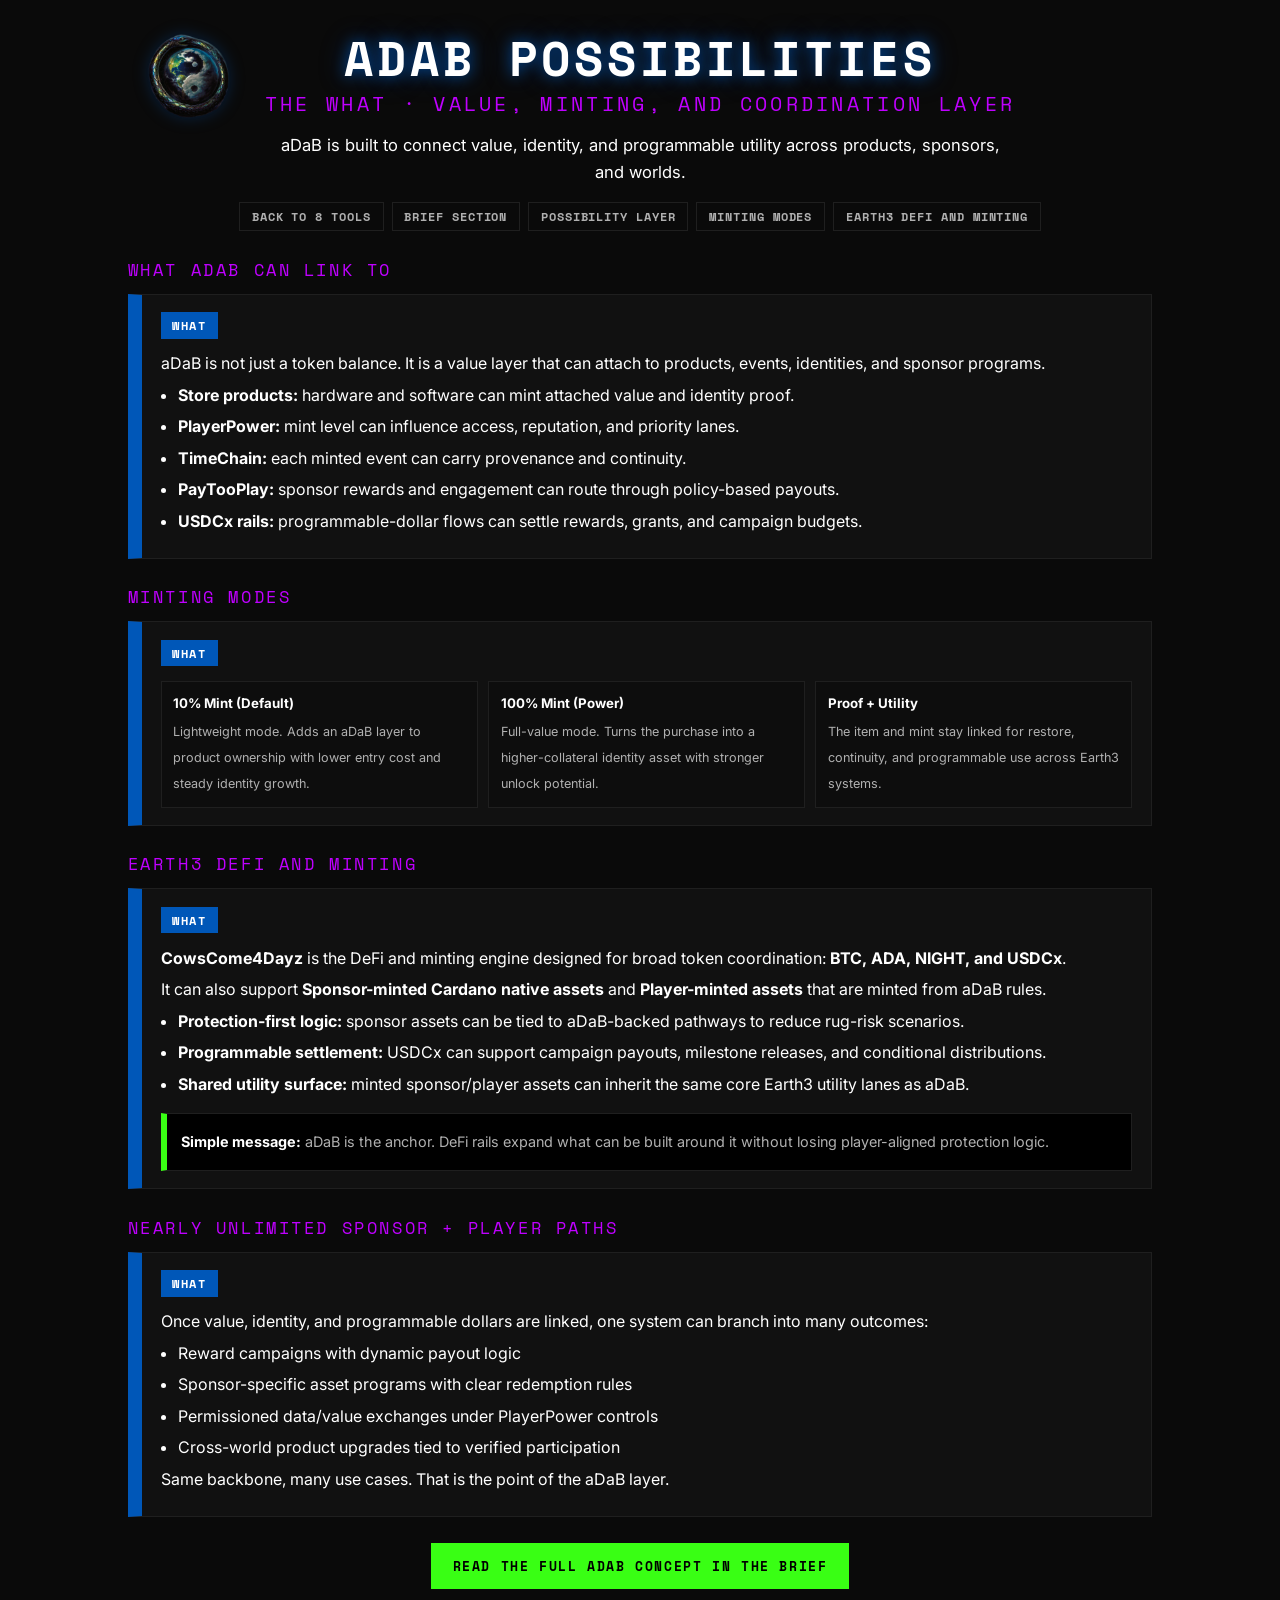
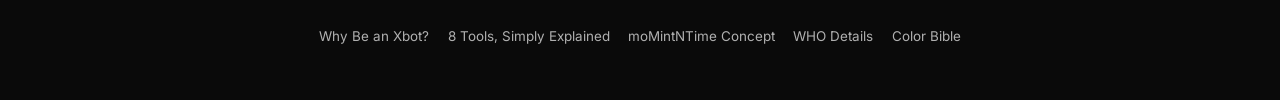
==== adab-token.html @ dd59f3cf "Update promo site structure and tool detail pages" ====
﻿<!DOCTYPE html>
<html lang="en">
<head>
<meta charset="UTF-8" />
<meta name="viewport" content="width=device-width, initial-scale=1.0" />
<title>aDaB Possibilities | Earth3</title>
<link href="https://fonts.googleapis.com/css2?family=Inter:wght@400;600;700&family=Space+Mono:wght@400;700&display=swap" rel="stylesheet">
<link rel="stylesheet" href="color-bible.css" />
<style>
*{box-sizing:border-box}
body{margin:0;background:var(--e3-page);color:var(--e3-ghost-text);font:400 16px/1.62 Inter,system-ui,sans-serif}
main{max-width:1060px;margin:0 auto;padding:1.8rem 1.1rem 3rem}
header{position:relative;text-align:center;margin-bottom:1.2rem;min-height:96px}
.brand-logo-link{position:absolute;left:0;top:0;display:block;line-height:0}
.brand-logo{display:block;width:clamp(86px,11vw,132px);height:auto;filter:drop-shadow(0 0 8px rgba(0,87,184,.3))}
h1{margin:.2rem 0;color:#fff;text-shadow:0 0 14px rgba(0,87,184,.72),0 0 28px rgba(0,87,184,.45);font:700 clamp(1.95rem,7vw,3rem)/1.08 "Space Mono",ui-monospace,monospace;letter-spacing:.08em;text-transform:uppercase}
.sub{color:var(--e3-who);font:400 clamp(.95rem,2.6vw,1.22rem) "Space Mono",monospace;letter-spacing:.17em;text-transform:uppercase;margin:.3rem 0 .9rem}
.tagline{max-width:46rem;margin:0 auto;color:#fff;font-size:1.04rem}
.quick-links{display:flex;flex-wrap:wrap;justify-content:center;gap:.5rem;margin-top:1rem}
.quick-links a{color:var(--e3-ghost-text);text-decoration:none;border:1px solid var(--e3-line);padding:.33rem .74rem;font:700 .72rem "Space Mono",monospace;letter-spacing:.08em;text-transform:uppercase}
.quick-links a:hover{border-color:#fff;color:#fff}
.section{margin-top:1.6rem}
h2{color:var(--e3-who);font:400 1.08rem "Space Mono",monospace;letter-spacing:.15em;text-transform:uppercase;margin:0 0 .75rem}
.card{background:var(--e3-card);border:1px solid var(--e3-line);border-left:14px solid var(--e3-what);padding:1.08rem 1.2rem;margin-bottom:.9rem}
.badge{display:inline-block;background:var(--e3-what);color:#fff;font:700 .76rem "Space Mono",monospace;letter-spacing:.14em;padding:.26rem .7rem;margin-bottom:.45rem}
.card p{color:#fff;margin:.35rem 0}
.bullets{margin:.35rem 0 .2rem 1.08rem;padding:0;color:#fff;line-height:1.55}
.bullets li{margin-bottom:.42rem}
.grid{display:grid;grid-template-columns:repeat(auto-fit,minmax(220px,1fr));gap:.65rem;margin-top:.52rem}
.tile{border:1px solid var(--e3-line);background:#0d0d0d;padding:.66rem .73rem}
.tile strong{display:block;color:#fff;font-size:.83rem;margin-bottom:.24rem}
.tile span{color:var(--e3-ghost-text);font-size:.79rem;line-height:1.42}
.callout{border:1px solid var(--e3-line);border-left:6px solid var(--e3-how);background:#000;padding:.78rem .9rem;margin-top:1rem}
.callout p{margin:.26rem 0;color:var(--e3-ghost-text);font-size:.9rem}
.cta{display:inline-block;background:var(--e3-how);color:#000;padding:.8rem 1.35rem;font:700 .84rem "Space Mono",monospace;letter-spacing:.12em;text-transform:uppercase;text-decoration:none;margin-top:.45rem}
@media (prefers-reduced-motion:no-preference){.cta{animation:glow 2s ease-in-out infinite}}
@keyframes glow{0%,100%{box-shadow:0 0 4px var(--e3-how)}50%{box-shadow:0 0 18px var(--e3-how)}}
footer{margin-top:2rem;text-align:center;font-size:.84rem}
footer a{color:var(--e3-ghost-text);margin:0 .45rem;display:inline-block;padding:.3rem 0;text-decoration:none}
footer a:hover{color:#fff}
:focus-visible{outline:2px solid var(--e3-how);outline-offset:2px}
@media (max-width:640px){header{min-height:0}.brand-logo-link{position:static;display:inline-block;margin:0 auto .7rem}.brand-logo{width:min(120px,36vw)}}
</style>
</head>
<body>
<main>
<header>
<a class="brand-logo-link" href="earth3-8-tools.html" aria-label="Back to Earth3 tools">
  <img class="brand-logo" src="earth3-logo.png" alt="Earth3 logo" onerror="this.style.display='none'">
</a>
<h1>aDaB Possibilities</h1>
<p class="sub">The WHAT · Value, minting, and coordination layer</p>
<p class="tagline">aDaB is built to connect value, identity, and programmable utility across products, sponsors, and worlds.</p>
<nav class="quick-links">
  <a href="earth3-8-tools.html">Back to 8 Tools</a>
  <a href="index.html#bw-adab">Brief section</a>
  <a href="#possibility-layer">Possibility layer</a>
  <a href="#minting-modes">Minting modes</a>
  <a href="#defi-minting">Earth3 DeFi and Minting</a>
</nav>
</header>

<section class="section" id="possibility-layer">
<h2>What aDaB Can Link To</h2>
<div class="card">
<span class="badge">WHAT</span>
<p>aDaB is not just a token balance. It is a value layer that can attach to products, events, identities, and sponsor programs.</p>
<ul class="bullets">
  <li><strong>Store products:</strong> hardware and software can mint attached value and identity proof.</li>
  <li><strong>PlayerPower:</strong> mint level can influence access, reputation, and priority lanes.</li>
  <li><strong>TimeChain:</strong> each minted event can carry provenance and continuity.</li>
  <li><strong>PayTooPlay:</strong> sponsor rewards and engagement can route through policy-based payouts.</li>
  <li><strong>USDCx rails:</strong> programmable-dollar flows can settle rewards, grants, and campaign budgets.</li>
</ul>
</div>
</section>

<section class="section" id="minting-modes">
<h2>Minting Modes</h2>
<div class="card">
<span class="badge">WHAT</span>
<div class="grid">
  <div class="tile"><strong>10% Mint (Default)</strong><span>Lightweight mode. Adds an aDaB layer to product ownership with lower entry cost and steady identity growth.</span></div>
  <div class="tile"><strong>100% Mint (Power)</strong><span>Full-value mode. Turns the purchase into a higher-collateral identity asset with stronger unlock potential.</span></div>
  <div class="tile"><strong>Proof + Utility</strong><span>The item and mint stay linked for restore, continuity, and programmable use across Earth3 systems.</span></div>
</div>
</div>
</section>

<section class="section" id="defi-minting">
<h2>Earth3 DeFi and Minting</h2>
<div class="card">
<span class="badge">WHAT</span>
<p><strong>CowsCome4Dayz</strong> is the DeFi and minting engine designed for broad token coordination: <strong>BTC, ADA, NIGHT, and USDCx</strong>.</p>
<p>It can also support <strong>Sponsor-minted Cardano native assets</strong> and <strong>Player-minted assets</strong> that are minted from aDaB rules.</p>
<ul class="bullets">
  <li><strong>Protection-first logic:</strong> sponsor assets can be tied to aDaB-backed pathways to reduce rug-risk scenarios.</li>
  <li><strong>Programmable settlement:</strong> USDCx can support campaign payouts, milestone releases, and conditional distributions.</li>
  <li><strong>Shared utility surface:</strong> minted sponsor/player assets can inherit the same core Earth3 utility lanes as aDaB.</li>
</ul>

<div class="callout">
  <p><strong style="color:#fff">Simple message:</strong> aDaB is the anchor. DeFi rails expand what can be built around it without losing player-aligned protection logic.</p>
</div>
</div>
</section>

<section class="section" id="sponsor-player-scale">
<h2>Nearly Unlimited Sponsor + Player Paths</h2>
<div class="card">
<span class="badge">WHAT</span>
<p>Once value, identity, and programmable dollars are linked, one system can branch into many outcomes:</p>
<ul class="bullets">
  <li>Reward campaigns with dynamic payout logic</li>
  <li>Sponsor-specific asset programs with clear redemption rules</li>
  <li>Permissioned data/value exchanges under PlayerPower controls</li>
  <li>Cross-world product upgrades tied to verified participation</li>
</ul>
<p>Same backbone, many use cases. That is the point of the aDaB layer.</p>
</div>
</section>

<div style="text-align:center;margin-top:1.2rem">
  <a class="cta" href="index.html#bw-adab">Read the full aDaB concept in the brief</a>
</div>

<footer>
<a href="index.html">Why Be an Xbot?</a>
<a href="earth3-8-tools.html">8 Tools, Simply Explained</a>
<a href="momintntime.html">moMintNTime Concept</a>
<a href="who-details.html">WHO Details</a>
<a href="hud-wow-color-bible.html">Color Bible</a>
</footer>
</main>
</body>
</html>
---- color-bible.css ----
:root{
  --e3-who: #BF00FF;
  --e3-what: #0057B8;
  --e3-when: #B0B0B0;
  --e3-then: #3A3A3A;
  --e3-where: #00A550;
  --e3-why: #FF6200;
  --e3-how: #39FF14;
  --e3-void: #000000;
  --e3-page: #0A0A0A;
  --e3-card: #111111;
  --e3-line: #1F1F1F;
  --e3-ghost-text: #B0B0B0;
  --e3-void-watermark-opacity: 0.08;
}
/* Field swatch pills. Text colour is chosen per swatch for best contrast. */
.cb-strip{display:flex;flex-wrap:wrap;gap:.4rem;margin:.5rem 0}
.cb-pill{display:inline-flex;align-items:center;gap:.4rem;padding:.28rem .6rem;border:1px solid var(--e3-line);
  font:700 .72rem/1 "Space Mono",ui-monospace,Menlo,Consolas,monospace;letter-spacing:.08em;text-decoration:none;cursor:pointer}
.cb-pill.who{background:#BF00FF;color:#000000;}
.cb-pill.what{background:#0057B8;color:#FFFFFF;}
.cb-pill.when{background:#B0B0B0;color:#000000;}
.cb-pill.then{background:#3A3A3A;color:#FFFFFF;}
.cb-pill.where{background:#00A550;color:#000000;}
.cb-pill.why{background:#FF6200;color:#000000;}
.cb-pill.how{background:#39FF14;color:#000000;}
.cb-pill.void{background:#000000;color:#B0B0B0; border-color:#B0B0B0;}
/* Earth3 Tools chips: field colour as a left rail (fills, never text, where contrast is low). */
.buzzword-chip[data-field]{border-left:4px solid var(--f);border-radius:.2rem .7rem .7rem .2rem}
.buzzword-chip[data-field="who"]{--f:#BF00FF}
.buzzword-chip[data-field="what"]{--f:#0057B8}
.buzzword-chip[data-field="when"]{--f:#B0B0B0}
.buzzword-chip[data-field="then"]{--f:#3A3A3A}
.buzzword-chip[data-field="where"]{--f:#00A550}
.buzzword-chip[data-field="why"]{--f:#FF6200}
.buzzword-chip[data-field="how"]{--f:#39FF14}
.buzzword-chip[data-field="void"]{--f:#000000}
.buzzword-chip[data-field="void"]{background:#000;border-color:#1F1F1F;border-left-color:#B0B0B0}
.buzzword-chip[data-field="void"]:hover{background:#000}
.cb-callout{border:1px solid var(--e3-line);border-left:4px solid var(--e3-void);border-left-color:#B0B0B0;background:#000;padding:.7rem .85rem;margin:.7rem 0}
.cb-callout p{margin:.25rem 0}
.cb-cta{display:inline-block;margin-top:.5rem;padding:.55rem .9rem;background:var(--e3-how);color:#000;border-radius:0;
  font:700 .76rem/1 "Space Mono",ui-monospace,Menlo,Consolas,monospace;letter-spacing:.12em;text-transform:uppercase;text-decoration:none}
.cb-cta:hover{box-shadow:0 0 14px var(--e3-how)}
@media (prefers-reduced-motion:no-preference){.cb-cta.idle{animation:cbGlow 2s ease-in-out infinite}}
@keyframes cbGlow{0%,100%{box-shadow:0 0 4px var(--e3-how)}50%{box-shadow:0 0 18px var(--e3-how)}}
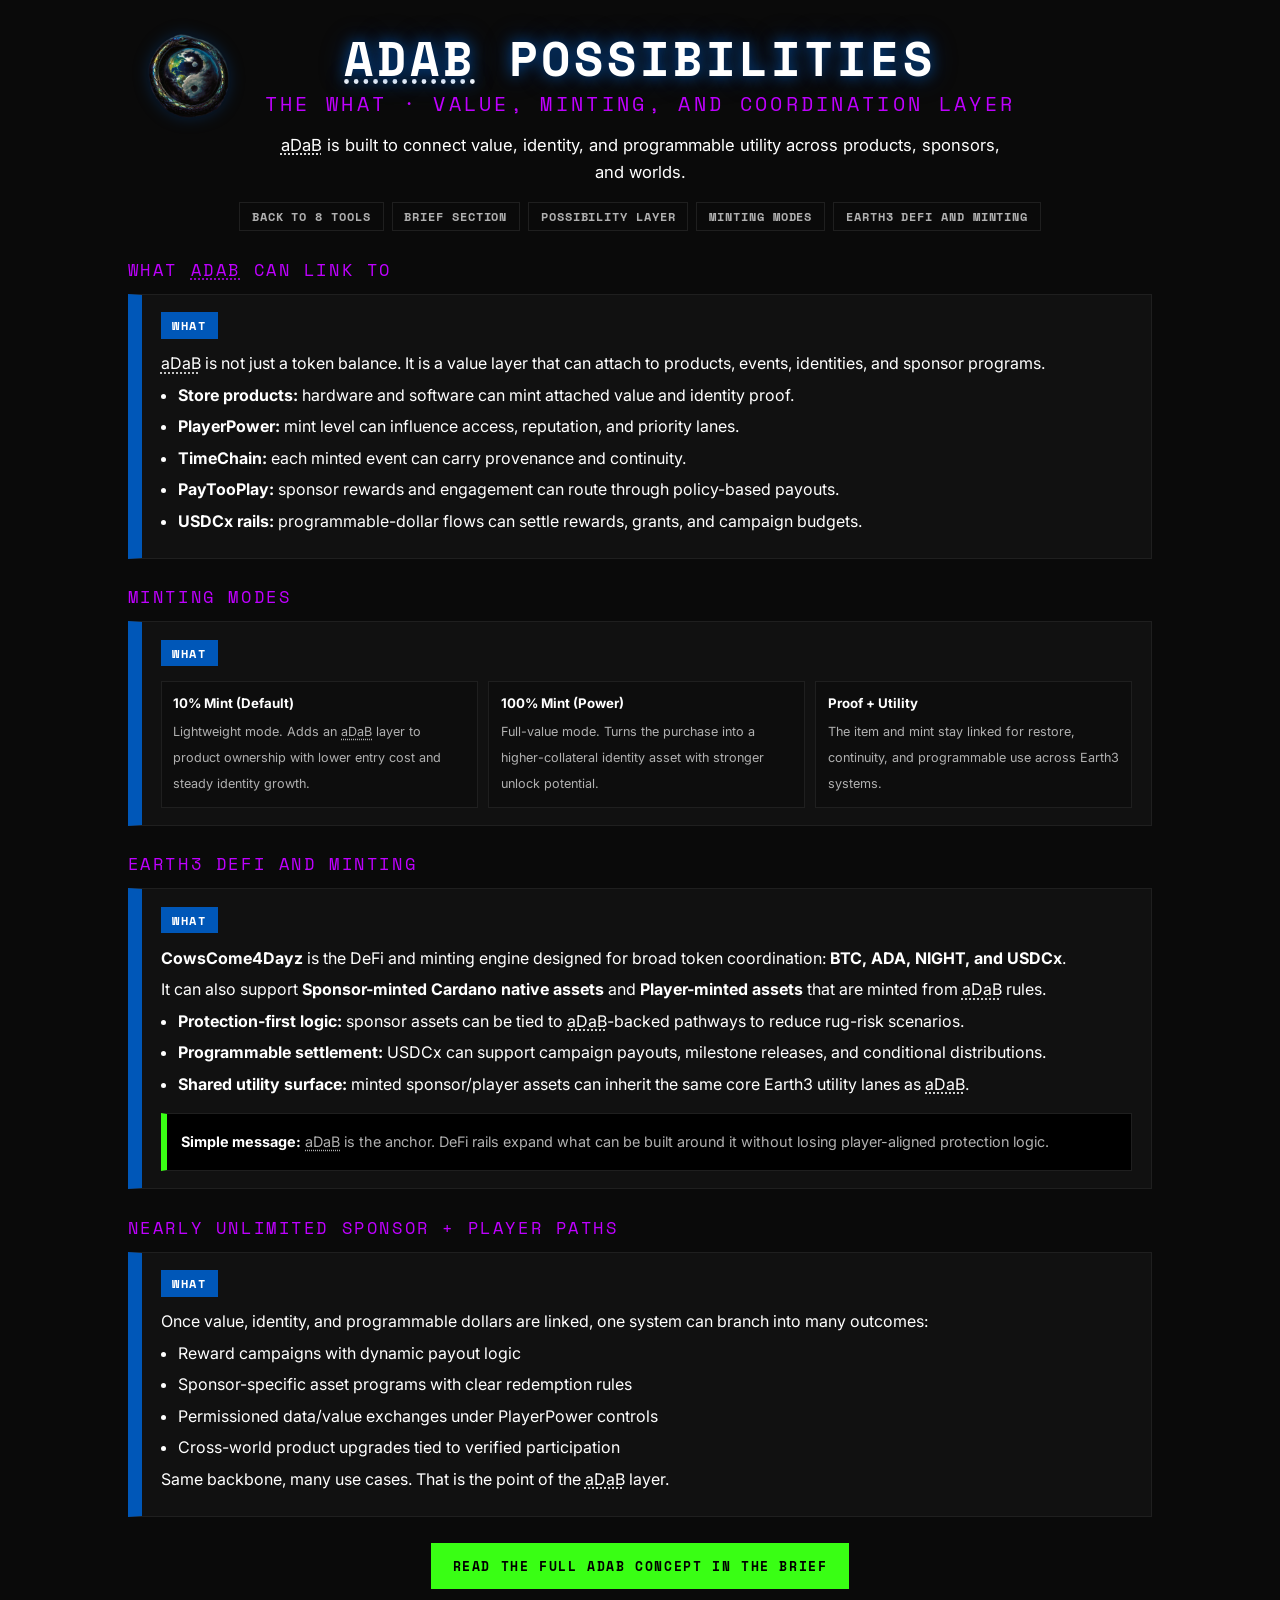
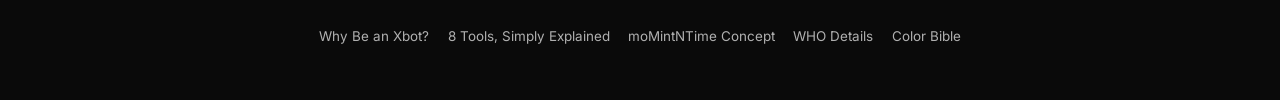
==== commit e16e7217: "Update adab-token.html" ====
--- a/adab-token.html
+++ b/adab-token.html
@@ -134,3 +134,4 @@
 </main>
 </body>
 </html>
+<script src="adab-links.js" defer></script>
